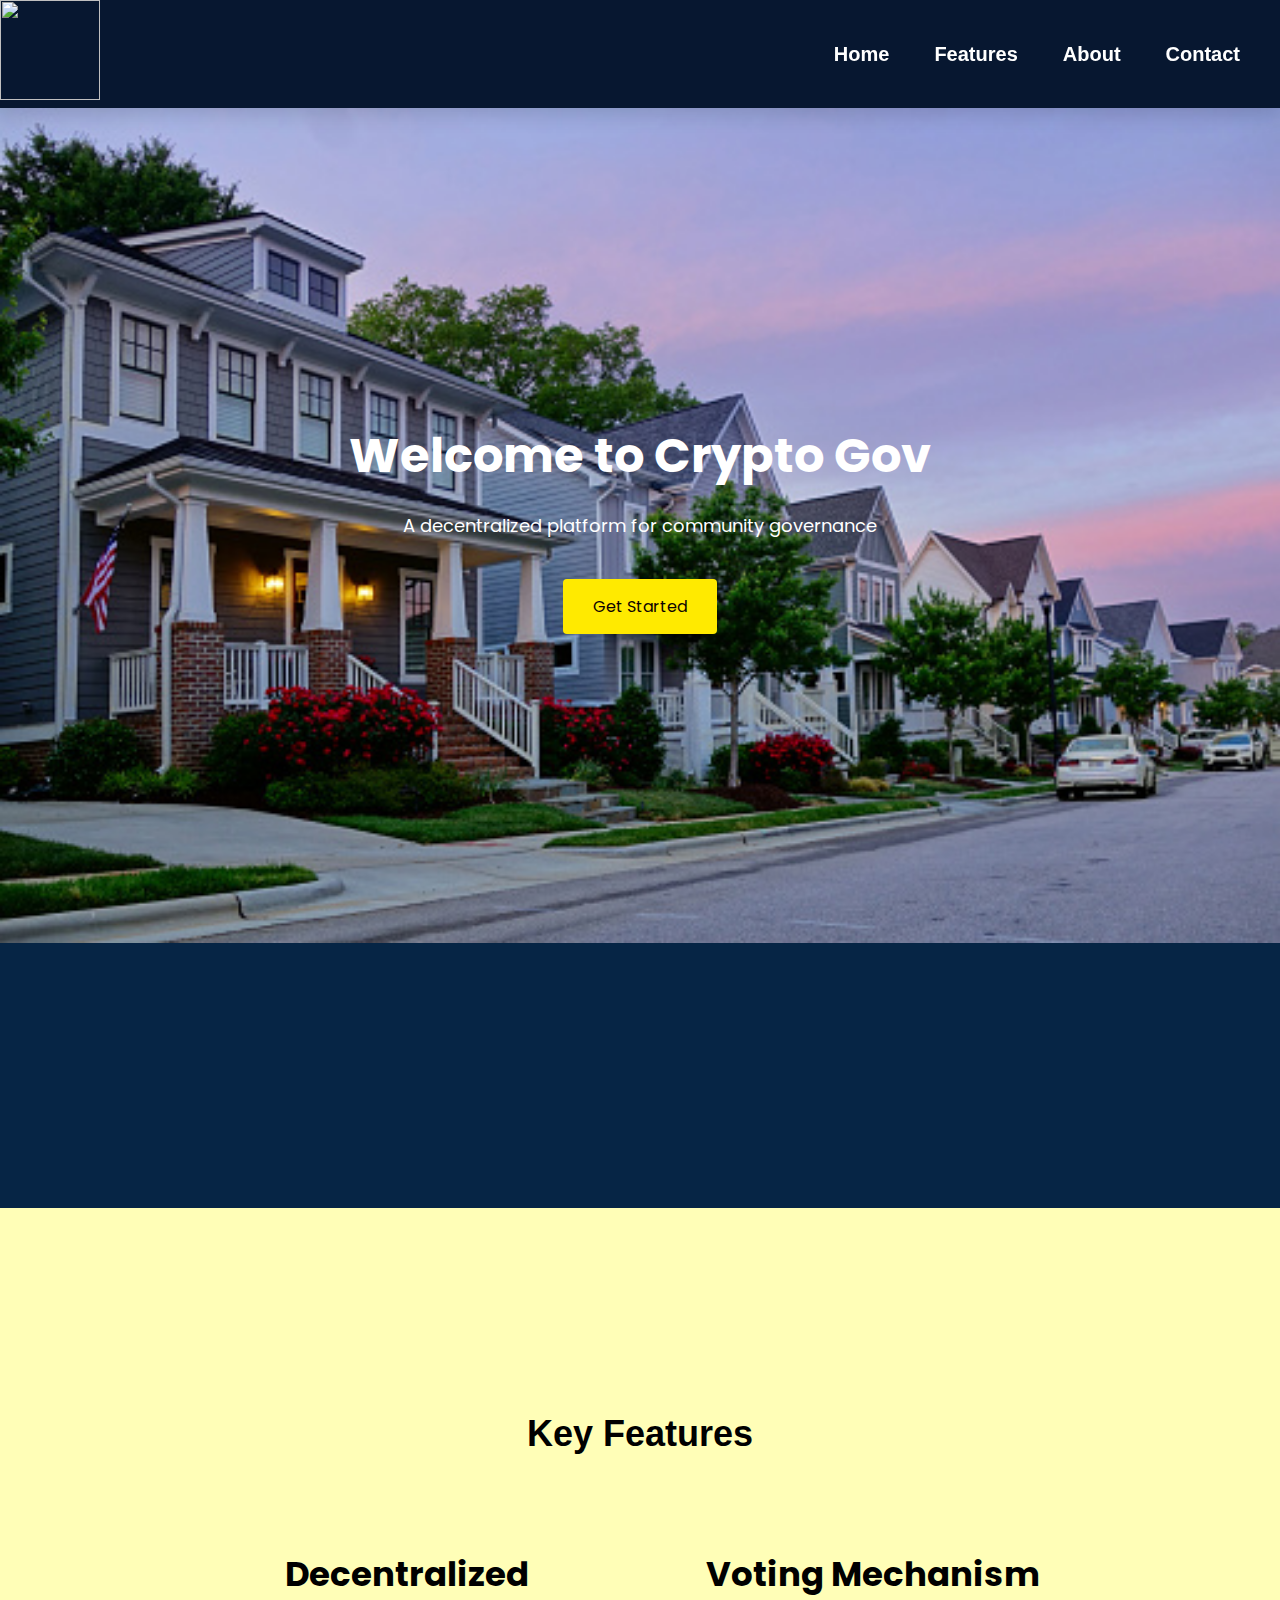
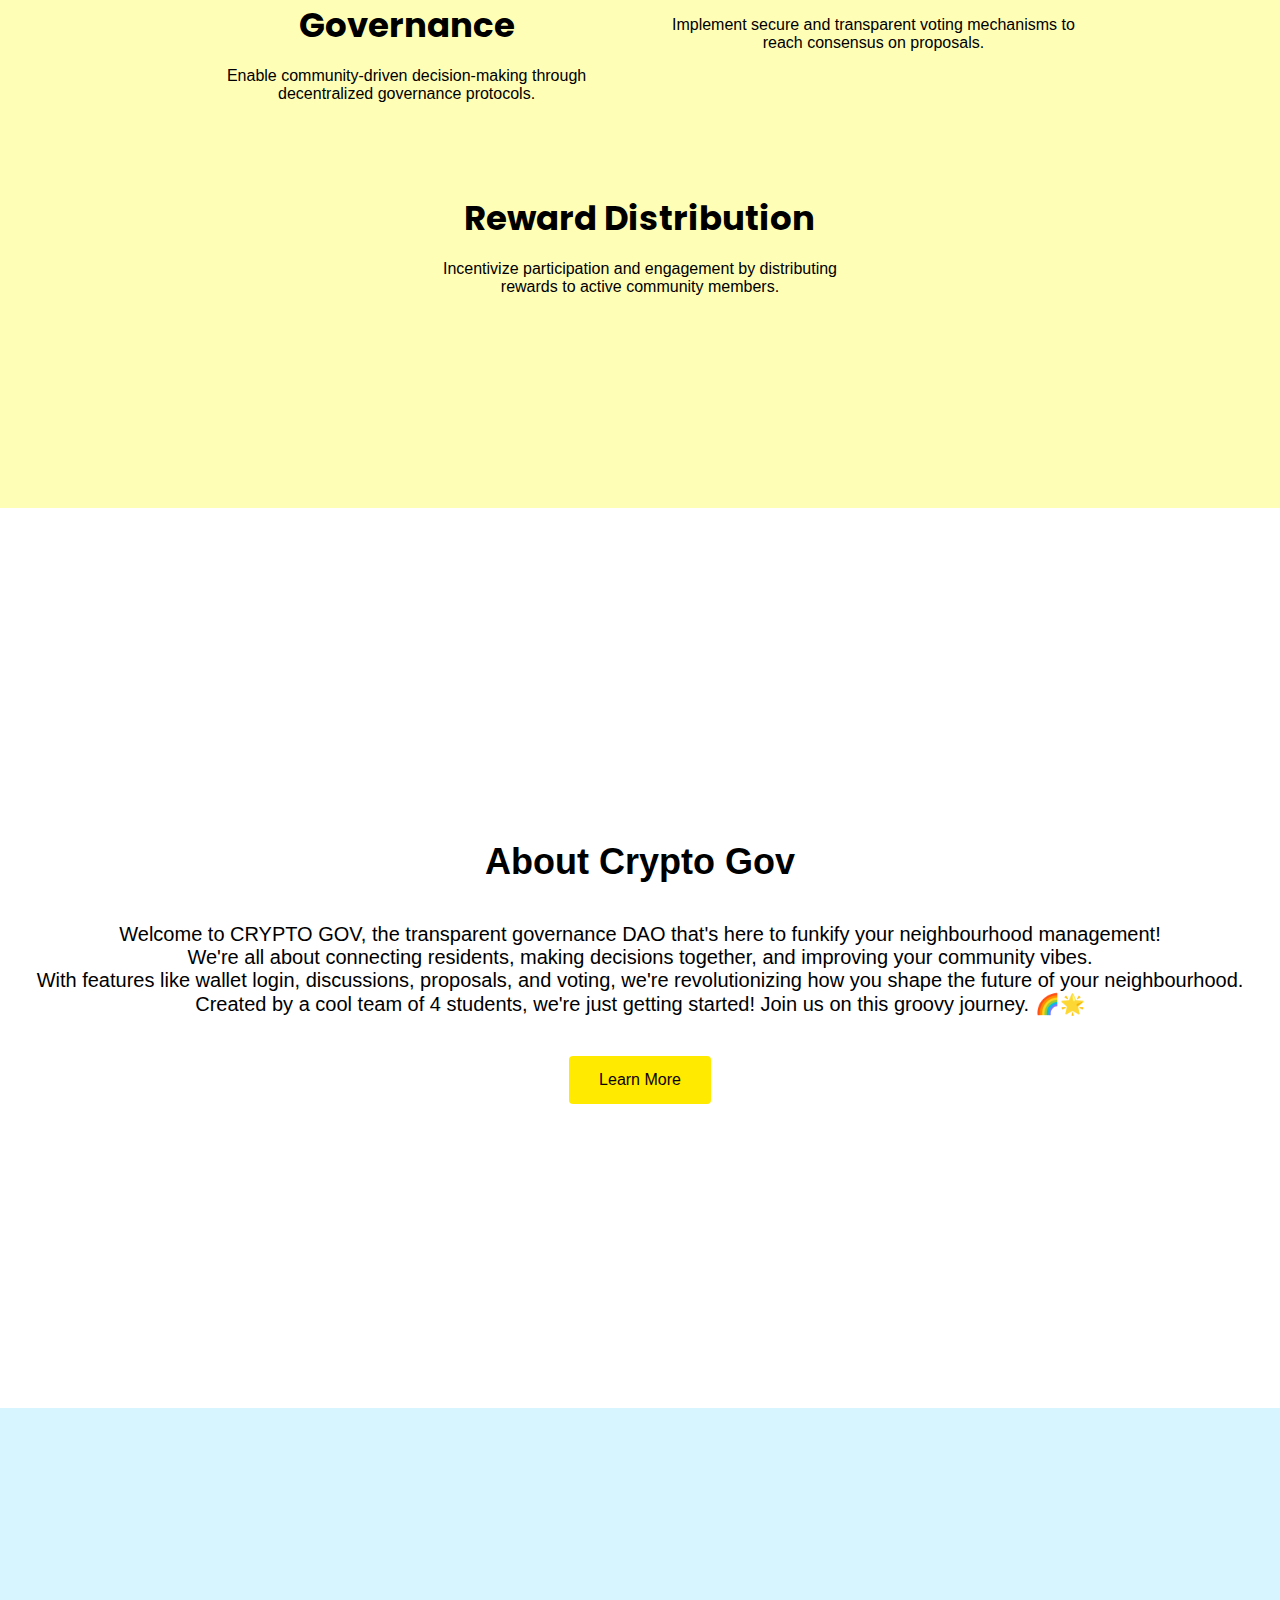
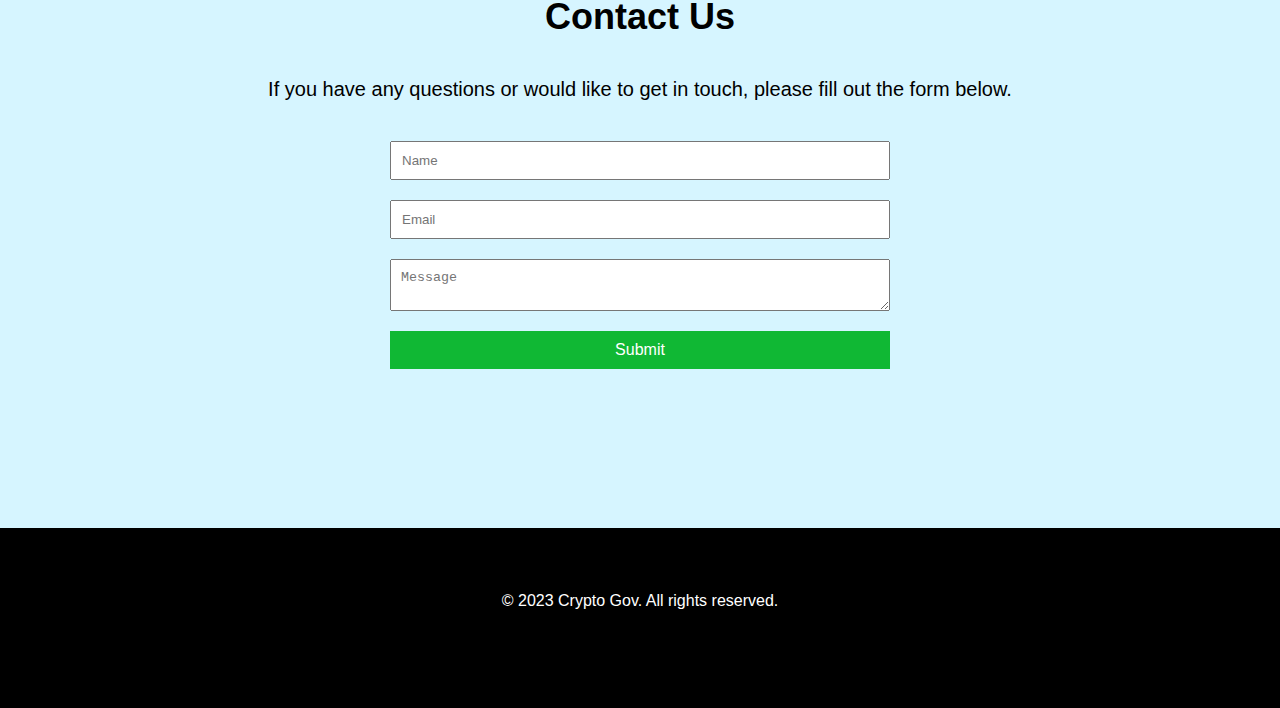
==== index.html @ 69ac3308 "updated index.html & about.html with respective css" ====
<!DOCTYPE html>
<html>
  <head>
    <title>Governance Dapp</title>
    <link rel="stylesheet" type="text/css" href="styles.css" />
    <script src="https://kit.fontawesome.com/d1c523657e.js" crossorigin="anonymous"></script>
    <script>
      (function (w, d, s, o, f, js, fjs) {
        w["chatsonic_widget"] = o;
        w[o] =
          w[o] ||
          function () {
            (w[o].q = w[o].q || []).push(arguments);
          };
        (js = d.createElement(s)), (fjs = d.getElementsByTagName(s)[0]);
        js.id = o;
        js.src = f;
        js.async = 1;
        fjs.parentNode.insertBefore(js, fjs);
      })(window, document, "script", "ws", "https://writesonic.s3.amazonaws.com/frontend-assets/CDN/botsonic.min.js");
      ws("init", {
        serviceBaseUrl: "https://api.writesonic.com",
        token: "622f96b8-f9fc-43f5-99d9-386631367775",
      });
    </script>
  </head>
  <body>
    <header>
      <nav class="navbar">
        <div class="logo"><a href="index.html"><img src="C (2).png" height="100px" width="100px" /></a></div>
        <ul class="menu">
          <li><a href="index.html">Home</a></li>
          <li><a href="index.html#features">Features</a></li>
          <li><a href="index.html#about">About</a></li>
          <!-- <li><a href="#">Governance</a></li> -->
          <li><a href="index.html#contact">Contact</a></li>
        </ul>
      </nav>

      <div class="hero" style="background-image:url(CRYPTOGOV.jpeg); background-repeat: no-repeat, no-repeat; background-size: 100vw;">
        <div class="container2">
          <h1>Welcome to Crypto Gov</h1>
          <p>A decentralized platform for community governance</p>
          <a href="#" class="cta-button">Get Started</a>
        </div>
      </div>
    </header>

    <section class="features" id="features">
      <div class="container1">
        <h2>Key Features</h2>
        <div class="feature feature-one">
          <h3>Decentralized Governance</h3>
          <p>
            Enable community-driven decision-making through decentralized
            governance protocols.
          </p>
        </div>
        <div class="feature feature-two">
          <h3>Voting Mechanism</h3>
          <p>
            Implement secure and transparent voting mechanisms to reach
            consensus on proposals.
          </p>
        </div>
        <div class="feature feature-three">
          <h3>Reward Distribution</h3>
          <p>
            Incentivize participation and engagement by distributing rewards to
            active community members.
          </p>
        </div>
      </div>
    </section>

    <section class="about" id="about">
      <div class="container">
        <h2>About Crypto Gov</h2>
        <p>
          Welcome to CRYPTO GOV, the transparent governance DAO that's here to funkify your neighbourhood management! <br>We're all about connecting residents, making decisions together, and improving your community vibes.<br>With features like wallet login, discussions, proposals, and voting, we're revolutionizing how you shape the future of your neighbourhood.
          <br>Created by a cool team of 4 students, we're just getting started! Join us on this groovy journey. 🌈🌟
        </p>
        <a href="about.html" class="cta-button">Learn More</a>
      </div>
    </section>

    <section class="contact" id="contact">
      <div class="container">
        <h2>Contact Us</h2>
        <p>
          If you have any questions or would like to get in touch, please fill
          out the form below.
        </p>
        <form>
          <input type="text" placeholder="Name" required />
          <input type="email" placeholder="Email" required />
          <textarea placeholder="Message" required></textarea>
          <button type="submit">Submit</button>
        </form>
      </div>
    </section>

    <footer>
      <div class="container">
        <p>&copy; 2023 Crypto Gov. All rights reserved.</p>
        <ul class="social-media">
          <li>
            <a href="https://www.youtube.com/watch?v=oHg5SJYRHA0"><i class="fab fa-github"></i></a>
          </li>
          <li>
            <a href="https://www.youtube.com/watch?v=oHg5SJYRHA0"><i class="fab fa-twitter"></i></a>
          </li>
          <li>
            <a href="https://www.youtube.com/watch?v=oHg5SJYRHA0"><i class="fab fa-facebook"></i></a>
          </li>
          <li>
            <a href="https://www.youtube.com/watch?v=oHg5SJYRHA0"><i class="fab fa-instagram"></i></a>
          </li>
        </ul>
      </div>
    </footer>
    <script>
      ws('chatWindow', {
        language: 'en', // Specify the desired language for the chatbot
        showHeader: true, // Set to false if you want to hide the chatbot header
        headerText: 'Chat with us', // Customize the header text
      });
    </script>
  </body>
</html>
---- styles.css ----
@import url('https://fonts.googleapis.com/css2?family=Poppins&family=Ubuntu&family=Varela+Round&display=swap');
body {
  font-family: Arial, sans-serif;
  margin: 0;
  padding: 0;
}

.navbar {
  background: #071730;
  display: flex;
  justify-content: space-between;
  align-items: center;
  box-shadow: rgba(0, 0, 0, 0.15) 0px 5px 20px;
  z-index: 999;
  position: sticky;
  left: 0;
  top: 0;
}

.logo {
  margin-left: 0;
  font-size: 2rem;
  font-weight: bold;
  text-align: left;
}

.menu{
  padding: 10px;
  display: flex;
  justify-content: flex-end;
}

.menu li {
  font-weight: 600;
  font-size: 20px;
  display: inline-block;
  margin-left: 15px;
  margin-right: 30px;
}

.menu li a {
  color: #fff;
  text-decoration: none;
}

.menu li a:hover,
.menu li a.active{
  color: #088178;
}

.menu li a.active::after,
.menu li a:hover::after{
  width: 30%;
  height: 2px;
  background: #088178;
  position:absolute;
  bottom: -4px;
  left: 20px;
}

@media screen and (max-width: 600px) {
  .navbar {
    flex-direction: column;
  }

  .navbar-brand {
    text-align: center;
  }

  .navbar-menu {
    width: 100%;
  }

  .navbar-menu li {
    display: block;
  }

  .navbar-menu li a {
    text-align: left;
  }
}

header {
  background-color: #1a202c;
  color: #fff;
  /* padding-bottom: 40px; */
}

.hero {
  /* position: relative; */
  background-color: #062545;
  text-align: center;
  padding: 100px 0;
  height: 100vh;
}

.container2 {
  font-family: 'Poppins', sans-serif;
  max-width: 1200px;
  margin: 0 auto;
  padding-top: 20vh;
}

.hero h1 {
  font-size: 48px;
  margin-bottom: 20px;
}

.hero p {
  font-size: 18px;
  margin-bottom: 40px;
}

.cta-button {
  display: inline-block;
  padding: 15px 30px;
  background-color: #ffea00;
  color: #0d0202;
  font-size: 16px;
  text-decoration: none;
  border-radius: 4px;
}

.cta-button:hover,
.cta-button.active{
  background-color: #eeba0b;
  color: #fff;
  transform: translateY(-2px);
}

.cta-button.active::after,
.cta-button:hover::after{
  width: 30%;
  height: 2px;
  background: #088178;
  position:absolute;
  bottom: -4px;
  left: 20px;
}

.features {
  display: flex;
  align-items: center;
  justify-content: center;
  height: 100vh;
  background-color: #fffeb7;
  /* padding: 80px 0; */
  text-align: center;
}

.features h2 {
  animation-name: moveInBottom;
  animation-duration: 3s;
  font-size: 36px;
  margin-bottom: 40px;
}

.feature {
  animation-name: moveInBottom;
  animation-duration: 5s;
  display: inline-block;
  width: 33%;
  vertical-align: top;
  padding: 20px;
}

.feature h3 {
  font-family: 'Poppins', sans-serif;
  font-size: 34px;
  margin-bottom: 10px;
}

.feature p {
  font-size: 16px;
}

.about {
  display: flex;
  justify-content: center;
  align-items: center;
  height: 100vh;
  /* padding: 80px 0; */
  text-align: center;
  background-color: #ffffff;
}

.about h2 {
  font-size: 36px;
  margin-bottom: 40px;
}

.about p {
  padding-left: 20px;
  padding-right: 20px;
  font-size: 20px;
  margin-bottom: 40px;
}

.contact {
  display: flex;
  align-items: center;
  justify-content: center;
  height: 80vh;
  background-color: rgb(214, 245, 255);
  /* padding: 80px 0; */
  text-align: center;
}

.contact h2 {
  font-size: 36px;
  margin-bottom: 40px;
}

.contact p {
  font-size: 20px;
  margin-bottom: 40px;
}

.contact form {
  display: flex;
  flex-direction: column;
  max-width: 500px;
  margin: 0 auto;
}

.contact input,
.contact textarea {
  margin-bottom: 20px;
  padding: 10px;
}

.contact button {
  padding: 10px 20px;
  background-color: #10b834;
  color: #fff;
  font-size: 16px;
  border: none;
  /* border-radius: 20%; */
  cursor: pointer;
}

footer {
  display: flex;
  align-items: center;
  justify-content: center;
  height: 20vh;
  background-color: #000000;
  color: #fff;
  /* padding: 20px; */
  text-align: center;
}

.social-media li {
  display: inline-block;
  margin: 0 10px;
}

.social-media li a {
  color: #fff;
  font-size: 24px;
}

@keyframes moveInLeft{
  0% {
    opacity: 0;
    transform: translate(-100px);
  }
  80%{
    transform: translate(10px);

  }
  100%{
    opacity: 100;
    transform: translate(0);
  }
}
@keyframes moveInRight{
  0% {
    opacity: 0;
    transform: translate(100px);
  }
  80%{
    transform: translate(-10px);

  }
  100%{
    opacity: 100;
    transform: translate(0);
  }
}
@keyframes moveInBottom{
  0% {
    opacity: 0;
    transform: translateY(100px);
  }
  100%{
    opacity: 100;
    transform: translateY(0);
  }
}
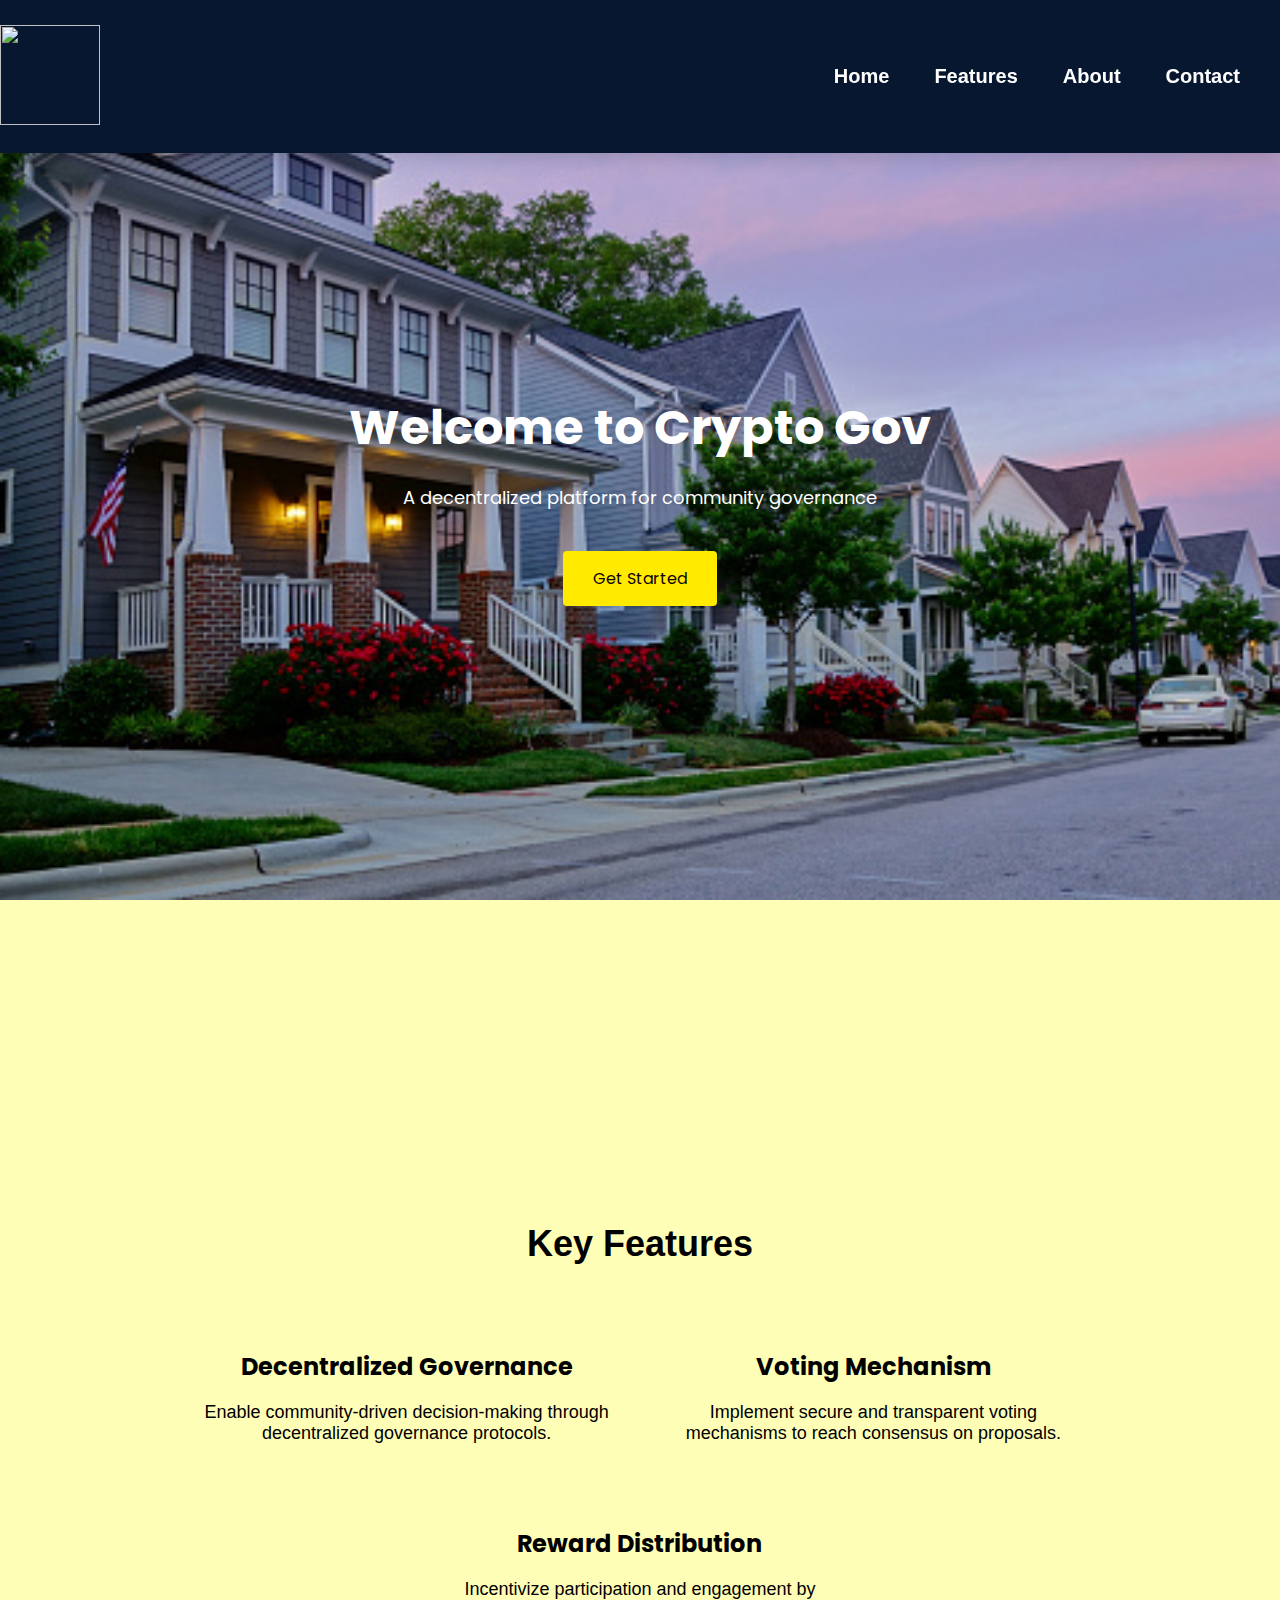
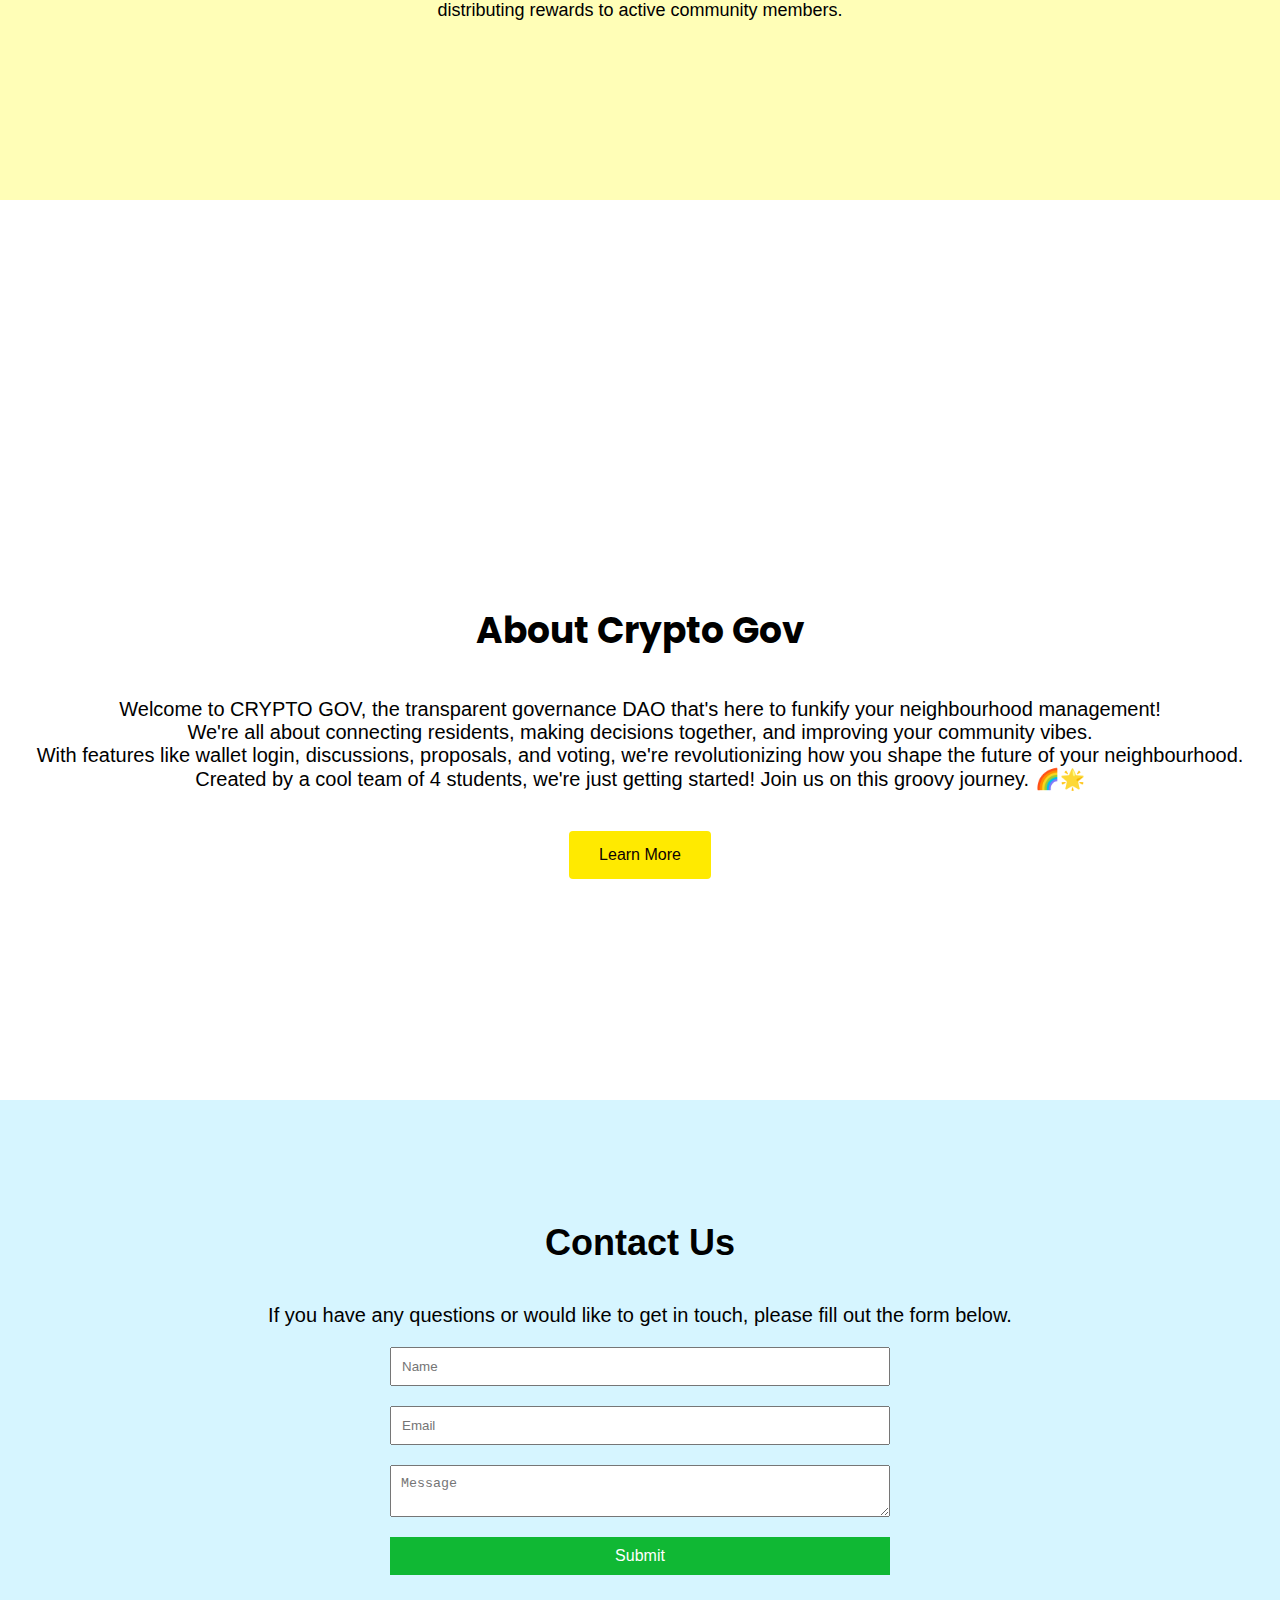
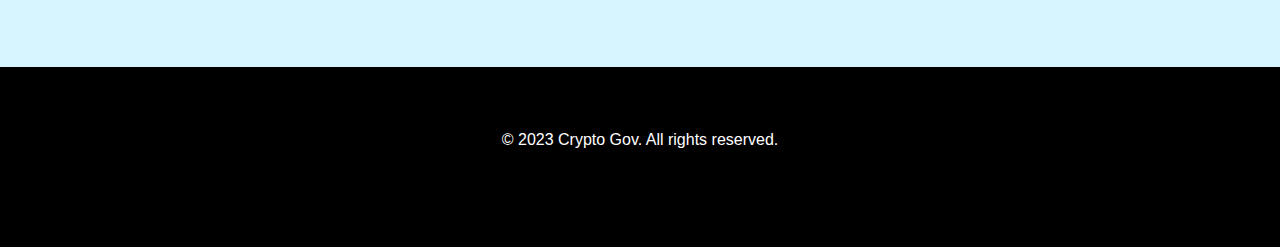
==== commit e8e99d86: "added scroll points, made responsive" ====
--- a/index.html
+++ b/index.html
@@ -29,7 +29,7 @@
       <nav class="navbar">
         <div class="logo"><a href="index.html"><img src="C (2).png" height="100px" width="100px" /></a></div>
         <ul class="menu">
-          <li><a href="index.html">Home</a></li>
+          <li><a href="index.html#hero">Home</a></li>
           <li><a href="index.html#features">Features</a></li>
           <li><a href="index.html#about">About</a></li>
           <!-- <li><a href="#">Governance</a></li> -->
@@ -37,7 +37,7 @@
         </ul>
       </nav>
 
-      <div class="hero" style="background-image:url(CRYPTOGOV.jpeg); background-repeat: no-repeat, no-repeat; background-size: 100vw;">
+      <div class="hero" id="hero" style="background-image:url(CRYPTOGOV.jpeg); background-repeat: no-repeat, no-repeat; background-size: cover;">
         <div class="container2">
           <h1>Welcome to Crypto Gov</h1>
           <p>A decentralized platform for community governance</p>
@@ -47,7 +47,7 @@
     </header>
 
     <section class="features" id="features">
-      <div class="container1">
+      <div class="container">
         <h2>Key Features</h2>
         <div class="feature feature-one">
           <h3>Decentralized Governance</h3>
@@ -85,7 +85,7 @@
     </section>
 
     <section class="contact" id="contact">
-      <div class="container">
+      <div class="container-c">
         <h2>Contact Us</h2>
         <p>
           If you have any questions or would like to get in touch, please fill
@@ -101,7 +101,7 @@
     </section>
 
     <footer>
-      <div class="container">
+      <div class="container-f">
         <p>&copy; 2023 Crypto Gov. All rights reserved.</p>
         <ul class="social-media">
           <li>
--- a/styles.css
+++ b/styles.css
@@ -1,4 +1,9 @@
 @import url('https://fonts.googleapis.com/css2?family=Poppins&family=Ubuntu&family=Varela+Round&display=swap');
+
+html{
+  scroll-behavior: smooth;
+}
+
 body {
   font-family: Arial, sans-serif;
   margin: 0;
@@ -8,20 +13,19 @@
 .navbar {
   background: #071730;
   display: flex;
+  position: fixed;
+  width: 100vw;
+  height: 17vh;
   justify-content: space-between;
   align-items: center;
   box-shadow: rgba(0, 0, 0, 0.15) 0px 5px 20px;
-  z-index: 999;
-  position: sticky;
-  left: 0;
-  top: 0;
 }
 
 .logo {
-  margin-left: 0;
-  font-size: 2rem;
-  font-weight: bold;
-  text-align: left;
+  margin: 0;
+  padding: 0;
+  display: flex;
+  justify-content: flex-start;
 }
 
 .menu{
@@ -80,6 +84,11 @@
   }
 }
 
+.container{
+  padding-top: 17vh;
+}
+
+
 header {
   background-color: #1a202c;
   color: #fff;
@@ -87,18 +96,18 @@
 }
 
 .hero {
-  /* position: relative; */
   background-color: #062545;
   text-align: center;
-  padding: 100px 0;
   height: 100vh;
+  justify-content: center;
+  align-items: center;
 }
 
 .container2 {
   font-family: 'Poppins', sans-serif;
-  max-width: 1200px;
+  max-width: 100vw;
   margin: 0 auto;
-  padding-top: 20vh;
+  padding-top: 40vh;
 }
 
 .hero h1 {
@@ -109,6 +118,8 @@
 .hero p {
   font-size: 18px;
   margin-bottom: 40px;
+  padding-left: 2vw;
+  padding-right: 2vw;
 }
 
 .cta-button {
@@ -144,20 +155,17 @@
   justify-content: center;
   height: 100vh;
   background-color: #fffeb7;
-  /* padding: 80px 0; */
   text-align: center;
 }
 
 .features h2 {
   animation-name: moveInBottom;
-  animation-duration: 3s;
+  animation-duration: 2s;
   font-size: 36px;
   margin-bottom: 40px;
 }
 
 .feature {
-  animation-name: moveInBottom;
-  animation-duration: 5s;
   display: inline-block;
   width: 33%;
   vertical-align: top;
@@ -166,12 +174,16 @@
 
 .feature h3 {
   font-family: 'Poppins', sans-serif;
-  font-size: 34px;
+  animation-name: moveInBottom;
+  animation-duration: 3s;
+  font-size: 24px;
   margin-bottom: 10px;
 }
 
 .feature p {
-  font-size: 16px;
+  animation-name: moveInBottom;
+  animation-duration: 4s;
+  font-size: 18px;
 }
 
 .about {
@@ -179,17 +191,21 @@
   justify-content: center;
   align-items: center;
   height: 100vh;
-  /* padding: 80px 0; */
   text-align: center;
   background-color: #ffffff;
 }
 
 .about h2 {
+  font-family: 'Poppins', sans-serif;
+  animation-name: moveInBottom;
+  animation-duration: 2s;
   font-size: 36px;
   margin-bottom: 40px;
 }
 
 .about p {
+  animation-name: moveInBottom;
+  animation-duration: 4s;
   padding-left: 20px;
   padding-right: 20px;
   font-size: 20px;
@@ -200,7 +216,7 @@
   display: flex;
   align-items: center;
   justify-content: center;
-  height: 80vh;
+  height: 63vh;
   background-color: rgb(214, 245, 255);
   /* padding: 80px 0; */
   text-align: center;
@@ -213,7 +229,7 @@
 
 .contact p {
   font-size: 20px;
-  margin-bottom: 40px;
+  /* margin-bottom: 40px; */
 }
 
 .contact form {
